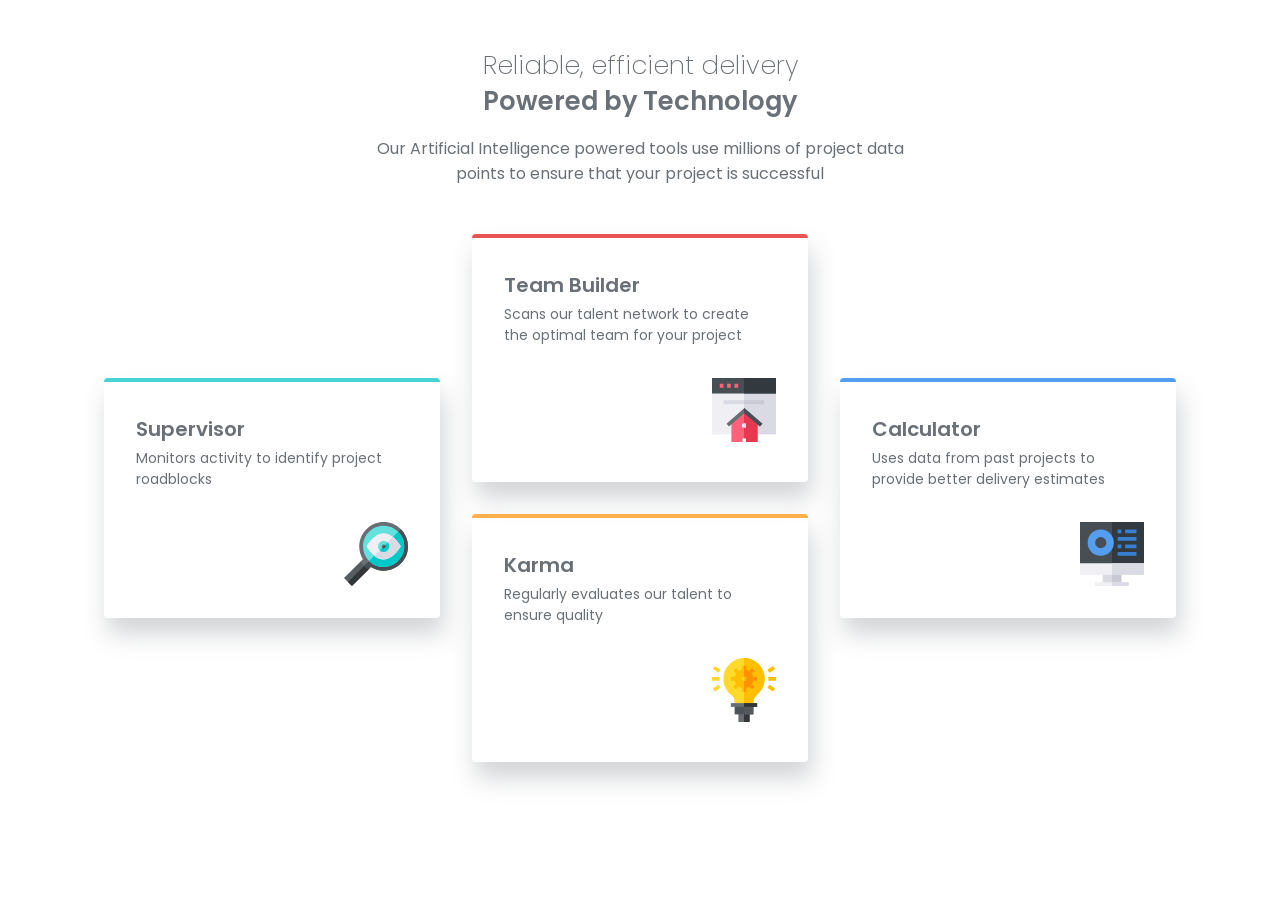
==== code/index.html @ 0a4e9c2c "Add first version" ====
<!DOCTYPE html>
<html lang="en">
<head>
    <meta charset="UTF-8">
    <meta name="viewport" content="width=device-width, initial-scale=1.0">
    <link rel="stylesheet" href="css/style.css">
    <title>Frontend Mentor | Four card feature section</title>
</head>
<body>
    <header class="header">
        <h1>Reliable, efficient delivery<br><strong>Powered by Technology</strong></h1>
        <p>Our Artificial Intelligence powered tools use millions of project data points to ensure that your project is successful</p>
    </header>
    <main class="cards-container">
        <article class="card">
            <h2>Supervisor</h2>
            <p>  Monitors activity to identify project roadblocks</p>
            <div class="card-icon">
                <img src="images/icon-supervisor.svg" alt="">
            </div>
        </article>
        <article class="card">
            <h2>Team Builder</h2>
            <p>Scans our talent network to create the optimal team for your project</p>
            <div class="card-icon">
                <img src="images/icon-team-builder.svg" alt="">
            </div>
        </article>
        <article class="card">
            <h2>Karma</h2>
            <p>Regularly evaluates our talent to ensure quality</p>
            <div class="card-icon">
                <img src="images/icon-karma.svg" alt="">
            </div>
        </article>
        <article class="card">
            <h2>Calculator</h2>
            <p>Uses data from past projects to provide better delivery estimates</p>
            <div class="card-icon">
                <img src="images/icon-calculator.svg" alt="">
            </div>
        </article>
    </main>
    <footer></footer>
</body>
</html>
---- code/css/style.css ----
/* FONT SIZE SYSTEM (1rem = 16px)
0.625rem / 0.75rem / 0.875rem / 1rem / 1.125rem /
1.25rem / 1.5rem / 1.875rem / 2.25rem / 2.75rem /
3.25rem / 3.875rem / 4.625rem / 5.375rem / 6.125rem */

/* SPACING SYSTEM (1rem = 16px)
0.125rem / 0.25rem / 0.5rem / 0.75rem / 1rem / 1.5rem /
2rem / 3rem / 4rem / 5rem / 6rem / 8rem */


:root {
    /* COLORS */
    --color-primary-red: hsl(0, 78%, 62%);
    --color-primary-cyan: hsl(180, 62%, 55%);
    --color-primary-orange: hsl(34, 97%, 64%);
    --color-primary-blue: hsl(212, 86%, 64%);

    --color-neutral-grey-500: hsl(234, 12%, 34%);
    --color-neutral-grey-400: hsl(210, 6%, 44%);
    --color-neutral-white: hsl(0, 0%, 100%);

}

/* FONTS */
/* poppins-200 - latin */
@font-face {
  font-display: swap; /* Check https://developer.mozilla.org/en-US/docs/Web/CSS/@font-face/font-display for other options. */
  font-family: 'Poppins';
  font-style: normal;
  font-weight: 200;
  src: url('../fonts/poppins-v24-latin-200.woff2') format('woff2'); /* Chrome 36+, Opera 23+, Firefox 39+, Safari 12+, iOS 10+ */
}
/* poppins-regular - latin */
@font-face {
  font-display: swap; /* Check https://developer.mozilla.org/en-US/docs/Web/CSS/@font-face/font-display for other options. */
  font-family: 'Poppins';
  font-style: normal;
  font-weight: 400;
  src: url('../fonts/poppins-v24-latin-regular.woff2') format('woff2'); /* Chrome 36+, Opera 23+, Firefox 39+, Safari 12+, iOS 10+ */
}
/* poppins-600 - latin */
@font-face {
  font-display: swap; /* Check https://developer.mozilla.org/en-US/docs/Web/CSS/@font-face/font-display for other options. */
  font-family: 'Poppins';
  font-style: normal;
  font-weight: 600;
  src: url('../fonts/poppins-v24-latin-600.woff2') format('woff2'); /* Chrome 36+, Opera 23+, Firefox 39+, Safari 12+, iOS 10+ */
}


* {
    margin: 0;
    padding: 0;
    box-sizing: border-box;
}

body {
    background-color: var(--color-neutral-white);
    width: 100%;
    min-width: 23rem;
    margin: 0 auto;
    padding: 3rem 1.5rem;
    font-family: 'Poppins', sans-serif;
    color: var(--color-neutral-grey-400);
}

.header {
    max-width: 35rem;
    margin: 0 auto 3rem auto;
}

.header h1 {
    font-size: 1.6rem;
    font-weight: 200;
    margin-bottom: 1rem;
    line-height: 1.4;
    text-align: center;
}

.header h1 strong {
    font-weight: 600;
}

.header p {
    text-align: center;
}

.cards-container {
    display: grid;
    grid-template-columns: 1fr;
    gap: 2rem;
}

.card {
    padding: 2rem;
    border-top: 0.25rem solid var(--color-primary-cyan);
    box-shadow: 0.25rem 1rem 1.5rem 0 rgba(105, 112, 119, 0.3);
    border-radius: 0.25rem;
}

.card:nth-child(1) {
    border-top-color: var(--color-primary-cyan);
}

.card:nth-child(2) {
    border-top-color: var(--color-primary-red);
}

.card:nth-child(3) {
    border-top-color: var(--color-primary-orange);
}

.card:nth-child(4) {
    border-top-color: var(--color-primary-blue);
}

.card h2 {
    font-size: 1.25rem;
    font-weight: 600;
    margin-bottom: 0.25rem;
}

.card p {
    font-size: 0.875rem;
    margin-bottom: 2rem;
}

.card-icon {
    display: flex;
    justify-content: right;
    align-items: center;
}

@media (min-width: 48rem) {
    body {
        width: 100%;
        max-width: 70rem;
        margin: 0 auto;
    }

    .cards-container {
        display: grid;
        grid-template-columns: 1fr 1fr 1fr;
        gap: 2rem;
    }

    .card:nth-child(1) {
        grid-row: 1 / 3;
        margin: 9rem 0;
    }

    .card:nth-child(2) {
        grid-row: 1 / 2;
    }

    .card:nth-child(3) {
        grid-row: 2 / 3;
    }

    .card:nth-child(4) {
        grid-row: 1 / 3;
        margin: 9rem 0;
    }

}
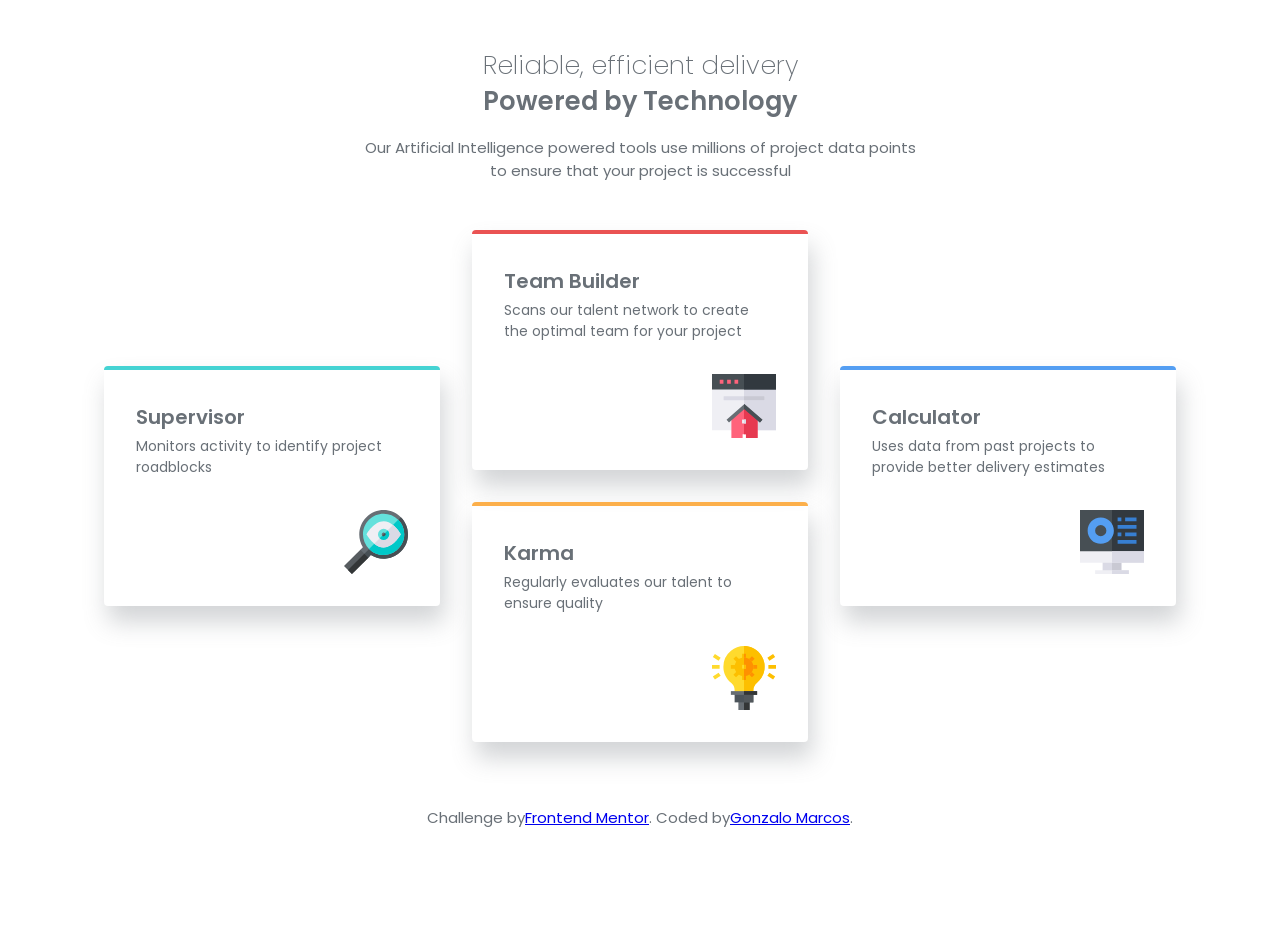
==== commit 4f02924f: "Corrections First Review" ====
--- a/code/index.html
+++ b/code/index.html
@@ -8,13 +8,13 @@
 </head>
 <body>
     <header class="header">
-        <h1>Reliable, efficient delivery<br><strong>Powered by Technology</strong></h1>
+        <h1>Reliable, efficient delivery<br><span>Powered by Technology</span></h1>
         <p>Our Artificial Intelligence powered tools use millions of project data points to ensure that your project is successful</p>
     </header>
     <main class="cards-container">
         <article class="card">
             <h2>Supervisor</h2>
-            <p>  Monitors activity to identify project roadblocks</p>
+            <p>Monitors activity to identify project roadblocks</p>
             <div class="card-icon">
                 <img src="images/icon-supervisor.svg" alt="">
             </div>
@@ -41,6 +41,9 @@
             </div>
         </article>
     </main>
-    <footer></footer>
+    <footer class="attribution">
+        Challenge by  <a href="https://www.frontendmentor.io/learning-paths/building-responsive-layouts--z1qCXVqkD/challenge/65e71e1c17e502f0b6ce64b2/start"> Frontend Mentor</a>. 
+        Coded by  <a href="https://www.frontendmentor.io/profile/gmansoain"> Gonzalo Marcos</a>.
+    </footer>
 </body>
 </html>
--- a/code/css/style.css
+++ b/code/css/style.css
@@ -56,10 +56,8 @@
 
 body {
     background-color: var(--color-neutral-white);
-    width: 100%;
-    min-width: 23rem;
-    margin: 0 auto;
     padding: 3rem 1.5rem;
+    font-size: 15px;
     font-family: 'Poppins', sans-serif;
     color: var(--color-neutral-grey-400);
 }
@@ -77,7 +75,7 @@
     text-align: center;
 }
 
-.header h1 strong {
+.header h1 span {
     font-weight: 600;
 }
 
@@ -89,11 +87,15 @@
     display: grid;
     grid-template-columns: 1fr;
     gap: 2rem;
+    align-items: center;
 }
 
 .card {
+    width: 100%;
+    max-width: 28rem;
+    margin: 0 auto;
     padding: 2rem;
-    border-top: 0.25rem solid var(--color-primary-cyan);
+    border-top: 0.25rem solid;
     box-shadow: 0.25rem 1rem 1.5rem 0 rgba(105, 112, 119, 0.3);
     border-radius: 0.25rem;
 }
@@ -127,7 +129,14 @@
 
 .card-icon {
     display: flex;
-    justify-content: right;
+    justify-content: flex-end;
+    align-items: center;
+}
+
+.attribution {
+    padding: 4rem 0;
+    display: flex;
+    justify-content: center;
     align-items: center;
 }
 
@@ -146,7 +155,6 @@
 
     .card:nth-child(1) {
         grid-row: 1 / 3;
-        margin: 9rem 0;
     }
 
     .card:nth-child(2) {
@@ -159,7 +167,6 @@
 
     .card:nth-child(4) {
         grid-row: 1 / 3;
-        margin: 9rem 0;
     }
 
 }
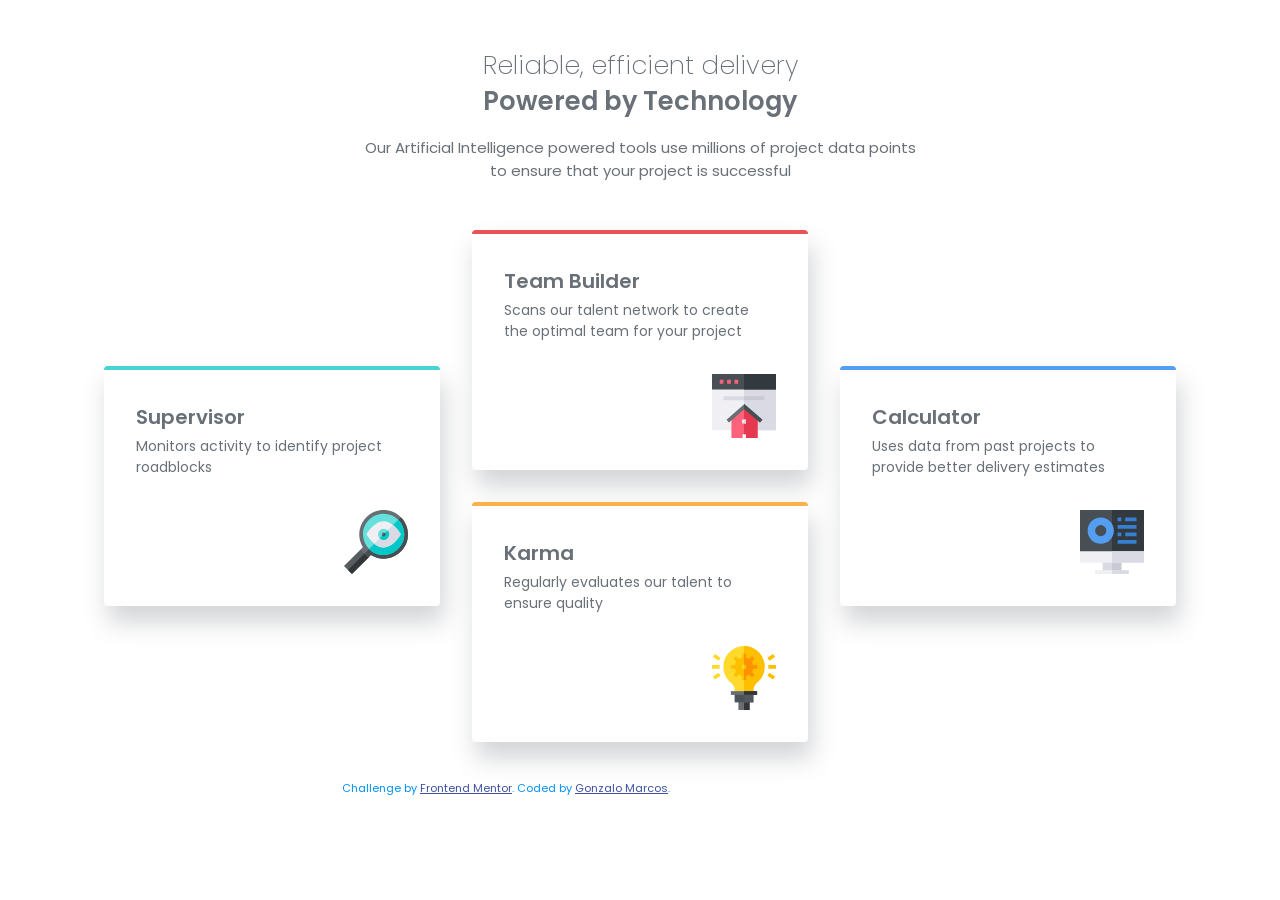
==== commit ea64a6c9: "Fix Footer" ====
--- a/code/index.html
+++ b/code/index.html
@@ -42,8 +42,10 @@
         </article>
     </main>
     <footer class="attribution">
-        Challenge by  <a href="https://www.frontendmentor.io/learning-paths/building-responsive-layouts--z1qCXVqkD/challenge/65e71e1c17e502f0b6ce64b2/start"> Frontend Mentor</a>. 
-        Coded by  <a href="https://www.frontendmentor.io/profile/gmansoain"> Gonzalo Marcos</a>.
+        <p>
+            Challenge by  <a href="https://www.frontendmentor.io/learning-paths/building-responsive-layouts--z1qCXVqkD/challenge/65e71e1c17e502f0b6ce64b2/start" target="_blank">Frontend Mentor</a>. 
+            Coded by  <a href="https://www.frontendmentor.io/profile/gmansoain" target="_blank">Gonzalo Marcos</a>.
+        </p>
     </footer>
 </body>
 </html>
--- a/code/css/style.css
+++ b/code/css/style.css
@@ -140,6 +140,22 @@
     align-items: center;
 }
 
+/* FOOTER */
+
+.attribution { 
+    font-size: 0.6875rem;
+    margin-block-start: 3em;
+    padding: .5em;
+    text-align: center;
+    color: rgb(3, 146, 248);
+    width: 75%;
+    align-self: center;
+    justify-self: center;
+}
+
+.attribution a { color: hsl(228, 45%, 44%); }
+
+
 @media (min-width: 48rem) {
     body {
         width: 100%;
